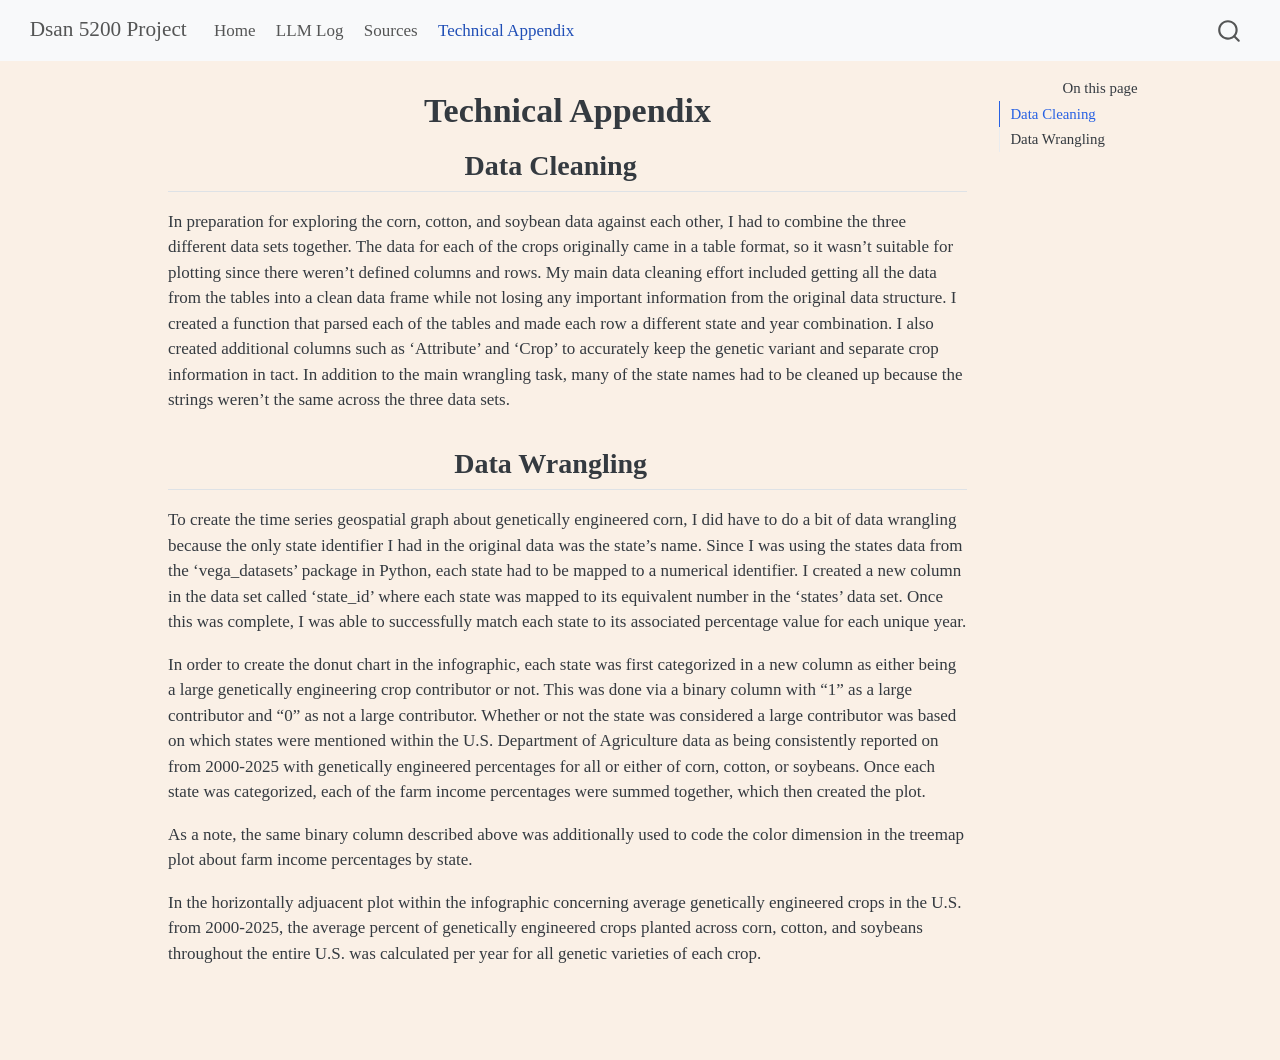
==== website/_dsan5200site/appendix.html @ e7216798 "add additional pages" ====
<!DOCTYPE html>
<html xmlns="http://www.w3.org/1999/xhtml" lang="en" xml:lang="en"><head>

<meta charset="utf-8">
<meta name="generator" content="quarto-1.7.32">

<meta name="viewport" content="width=device-width, initial-scale=1.0, user-scalable=yes">


<title>Technical Appendix – Dsan 5200 Project</title>
<style>
code{white-space: pre-wrap;}
span.smallcaps{font-variant: small-caps;}
div.columns{display: flex; gap: min(4vw, 1.5em);}
div.column{flex: auto; overflow-x: auto;}
div.hanging-indent{margin-left: 1.5em; text-indent: -1.5em;}
ul.task-list{list-style: none;}
ul.task-list li input[type="checkbox"] {
  width: 0.8em;
  margin: 0 0.8em 0.2em -1em; /* quarto-specific, see https://github.com/quarto-dev/quarto-cli/issues/4556 */ 
  vertical-align: middle;
}
</style>


<script src="site_libs/quarto-nav/quarto-nav.js"></script>
<script src="site_libs/quarto-nav/headroom.min.js"></script>
<script src="site_libs/clipboard/clipboard.min.js"></script>
<script src="site_libs/quarto-search/autocomplete.umd.js"></script>
<script src="site_libs/quarto-search/fuse.min.js"></script>
<script src="site_libs/quarto-search/quarto-search.js"></script>
<meta name="quarto:offset" content="./">
<script src="site_libs/quarto-html/quarto.js" type="module"></script>
<script src="site_libs/quarto-html/tabsets/tabsets.js" type="module"></script>
<script src="site_libs/quarto-html/popper.min.js"></script>
<script src="site_libs/quarto-html/tippy.umd.min.js"></script>
<script src="site_libs/quarto-html/anchor.min.js"></script>
<link href="site_libs/quarto-html/tippy.css" rel="stylesheet">
<link href="site_libs/quarto-html/quarto-syntax-highlighting-37eea08aefeeee20ff55810ff984fec1.css" rel="stylesheet" id="quarto-text-highlighting-styles">
<script src="site_libs/bootstrap/bootstrap.min.js"></script>
<link href="site_libs/bootstrap/bootstrap-icons.css" rel="stylesheet">
<link href="site_libs/bootstrap/bootstrap-c1fac2584b48ed01fb6e278e36375074.min.css" rel="stylesheet" append-hash="true" id="quarto-bootstrap" data-mode="light">
<script id="quarto-search-options" type="application/json">{
  "location": "navbar",
  "copy-button": false,
  "collapse-after": 3,
  "panel-placement": "end",
  "type": "overlay",
  "limit": 50,
  "keyboard-shortcut": [
    "f",
    "/",
    "s"
  ],
  "show-item-context": false,
  "language": {
    "search-no-results-text": "No results",
    "search-matching-documents-text": "matching documents",
    "search-copy-link-title": "Copy link to search",
    "search-hide-matches-text": "Hide additional matches",
    "search-more-match-text": "more match in this document",
    "search-more-matches-text": "more matches in this document",
    "search-clear-button-title": "Clear",
    "search-text-placeholder": "",
    "search-detached-cancel-button-title": "Cancel",
    "search-submit-button-title": "Submit",
    "search-label": "Search"
  }
}</script>


<link rel="stylesheet" href="styles.css">
</head>

<body class="nav-fixed quarto-light">

<div id="quarto-search-results"></div>
  <header id="quarto-header" class="headroom fixed-top">
    <nav class="navbar navbar-expand-lg " data-bs-theme="dark">
      <div class="navbar-container container-fluid">
      <div class="navbar-brand-container mx-auto">
    <a class="navbar-brand" href="./index.html">
    <span class="navbar-title">Dsan 5200 Project</span>
    </a>
  </div>
            <div id="quarto-search" class="" title="Search"></div>
          <button class="navbar-toggler" type="button" data-bs-toggle="collapse" data-bs-target="#navbarCollapse" aria-controls="navbarCollapse" role="menu" aria-expanded="false" aria-label="Toggle navigation" onclick="if (window.quartoToggleHeadroom) { window.quartoToggleHeadroom(); }">
  <span class="navbar-toggler-icon"></span>
</button>
          <div class="collapse navbar-collapse" id="navbarCollapse">
            <ul class="navbar-nav navbar-nav-scroll me-auto">
  <li class="nav-item">
    <a class="nav-link" href="./index.html"> 
<span class="menu-text">Home</span></a>
  </li>  
  <li class="nav-item">
    <a class="nav-link" href="./llmlog.html"> 
<span class="menu-text">LLM Log</span></a>
  </li>  
  <li class="nav-item">
    <a class="nav-link" href="./sources.html"> 
<span class="menu-text">Sources</span></a>
  </li>  
  <li class="nav-item">
    <a class="nav-link active" href="./appendix.html" aria-current="page"> 
<span class="menu-text">Technical Appendix</span></a>
  </li>  
</ul>
          </div> <!-- /navcollapse -->
            <div class="quarto-navbar-tools">
</div>
      </div> <!-- /container-fluid -->
    </nav>
</header>
<!-- content -->
<div id="quarto-content" class="quarto-container page-columns page-rows-contents page-layout-article page-navbar">
<!-- sidebar -->
<!-- margin-sidebar -->
    <div id="quarto-margin-sidebar" class="sidebar margin-sidebar">
        <nav id="TOC" role="doc-toc" class="toc-active">
    <h2 id="toc-title">On this page</h2>
   
  <ul>
  <li><a href="#data-cleaning" id="toc-data-cleaning" class="nav-link active" data-scroll-target="#data-cleaning">Data Cleaning</a></li>
  <li><a href="#data-wrangling" id="toc-data-wrangling" class="nav-link" data-scroll-target="#data-wrangling">Data Wrangling</a></li>
  </ul>
</nav>
    </div>
<!-- main -->
<main class="content" id="quarto-document-content">

<header id="title-block-header" class="quarto-title-block default">
<div class="quarto-title">
<h1 class="title">Technical Appendix</h1>
</div>



<div class="quarto-title-meta">

    
  
    
  </div>
  


</header>


<section id="data-cleaning" class="level2">
<h2 class="anchored" data-anchor-id="data-cleaning">Data Cleaning</h2>
<p>In preparation for exploring the corn, cotton, and soybean data against each other, I had to combine the three different data sets together. The data for each of the crops originally came in a table format, so it wasn’t suitable for plotting since there weren’t defined columns and rows. My main data cleaning effort included getting all the data from the tables into a clean data frame while not losing any important information from the original data structure. I created a function that parsed each of the tables and made each row a different state and year combination. I also created additional columns such as ‘Attribute’ and ‘Crop’ to accurately keep the genetic variant and separate crop information in tact. In addition to the main wrangling task, many of the state names had to be cleaned up because the strings weren’t the same across the three data sets.</p>
</section>
<section id="data-wrangling" class="level2">
<h2 class="anchored" data-anchor-id="data-wrangling">Data Wrangling</h2>
<p>To create the time series geospatial graph about genetically engineered corn, I did have to do a bit of data wrangling because the only state identifier I had in the original data was the state’s name. Since I was using the states data from the ‘vega_datasets’ package in Python, each state had to be mapped to a numerical identifier. I created a new column in the data set called ‘state_id’ where each state was mapped to its equivalent number in the ‘states’ data set. Once this was complete, I was able to successfully match each state to its associated percentage value for each unique year.</p>
<p>In order to create the donut chart in the infographic, each state was first categorized in a new column as either being a large genetically engineering crop contributor or not. This was done via a binary column with “1” as a large contributor and “0” as not a large contributor. Whether or not the state was considered a large contributor was based on which states were mentioned within the U.S. Department of Agriculture data as being consistently reported on from 2000-2025 with genetically engineered percentages for all or either of corn, cotton, or soybeans. Once each state was categorized, each of the farm income percentages were summed together, which then created the plot.</p>
<p>As a note, the same binary column described above was additionally used to code the color dimension in the treemap plot about farm income percentages by state.</p>
<p>In the horizontally adjuacent plot within the infographic concerning average genetically engineered crops in the U.S. from 2000-2025, the average percent of genetically engineered crops planted across corn, cotton, and soybeans throughout the entire U.S. was calculated per year for all genetic varieties of each crop.</p>


</section>

</main> <!-- /main -->
<script id="quarto-html-after-body" type="application/javascript">
  window.document.addEventListener("DOMContentLoaded", function (event) {
    const icon = "";
    const anchorJS = new window.AnchorJS();
    anchorJS.options = {
      placement: 'right',
      icon: icon
    };
    anchorJS.add('.anchored');
    const isCodeAnnotation = (el) => {
      for (const clz of el.classList) {
        if (clz.startsWith('code-annotation-')) {                     
          return true;
        }
      }
      return false;
    }
    const onCopySuccess = function(e) {
      // button target
      const button = e.trigger;
      // don't keep focus
      button.blur();
      // flash "checked"
      button.classList.add('code-copy-button-checked');
      var currentTitle = button.getAttribute("title");
      button.setAttribute("title", "Copied!");
      let tooltip;
      if (window.bootstrap) {
        button.setAttribute("data-bs-toggle", "tooltip");
        button.setAttribute("data-bs-placement", "left");
        button.setAttribute("data-bs-title", "Copied!");
        tooltip = new bootstrap.Tooltip(button, 
          { trigger: "manual", 
            customClass: "code-copy-button-tooltip",
            offset: [0, -8]});
        tooltip.show();    
      }
      setTimeout(function() {
        if (tooltip) {
          tooltip.hide();
          button.removeAttribute("data-bs-title");
          button.removeAttribute("data-bs-toggle");
          button.removeAttribute("data-bs-placement");
        }
        button.setAttribute("title", currentTitle);
        button.classList.remove('code-copy-button-checked');
      }, 1000);
      // clear code selection
      e.clearSelection();
    }
    const getTextToCopy = function(trigger) {
        const codeEl = trigger.previousElementSibling.cloneNode(true);
        for (const childEl of codeEl.children) {
          if (isCodeAnnotation(childEl)) {
            childEl.remove();
          }
        }
        return codeEl.innerText;
    }
    const clipboard = new window.ClipboardJS('.code-copy-button:not([data-in-quarto-modal])', {
      text: getTextToCopy
    });
    clipboard.on('success', onCopySuccess);
    if (window.document.getElementById('quarto-embedded-source-code-modal')) {
      const clipboardModal = new window.ClipboardJS('.code-copy-button[data-in-quarto-modal]', {
        text: getTextToCopy,
        container: window.document.getElementById('quarto-embedded-source-code-modal')
      });
      clipboardModal.on('success', onCopySuccess);
    }
      var localhostRegex = new RegExp(/^(?:http|https):\/\/localhost\:?[0-9]*\//);
      var mailtoRegex = new RegExp(/^mailto:/);
        var filterRegex = new RegExp('/' + window.location.host + '/');
      var isInternal = (href) => {
          return filterRegex.test(href) || localhostRegex.test(href) || mailtoRegex.test(href);
      }
      // Inspect non-navigation links and adorn them if external
     var links = window.document.querySelectorAll('a[href]:not(.nav-link):not(.navbar-brand):not(.toc-action):not(.sidebar-link):not(.sidebar-item-toggle):not(.pagination-link):not(.no-external):not([aria-hidden]):not(.dropdown-item):not(.quarto-navigation-tool):not(.about-link)');
      for (var i=0; i<links.length; i++) {
        const link = links[i];
        if (!isInternal(link.href)) {
          // undo the damage that might have been done by quarto-nav.js in the case of
          // links that we want to consider external
          if (link.dataset.originalHref !== undefined) {
            link.href = link.dataset.originalHref;
          }
        }
      }
    function tippyHover(el, contentFn, onTriggerFn, onUntriggerFn) {
      const config = {
        allowHTML: true,
        maxWidth: 500,
        delay: 100,
        arrow: false,
        appendTo: function(el) {
            return el.parentElement;
        },
        interactive: true,
        interactiveBorder: 10,
        theme: 'quarto',
        placement: 'bottom-start',
      };
      if (contentFn) {
        config.content = contentFn;
      }
      if (onTriggerFn) {
        config.onTrigger = onTriggerFn;
      }
      if (onUntriggerFn) {
        config.onUntrigger = onUntriggerFn;
      }
      window.tippy(el, config); 
    }
    const noterefs = window.document.querySelectorAll('a[role="doc-noteref"]');
    for (var i=0; i<noterefs.length; i++) {
      const ref = noterefs[i];
      tippyHover(ref, function() {
        // use id or data attribute instead here
        let href = ref.getAttribute('data-footnote-href') || ref.getAttribute('href');
        try { href = new URL(href).hash; } catch {}
        const id = href.replace(/^#\/?/, "");
        const note = window.document.getElementById(id);
        if (note) {
          return note.innerHTML;
        } else {
          return "";
        }
      });
    }
    const xrefs = window.document.querySelectorAll('a.quarto-xref');
    const processXRef = (id, note) => {
      // Strip column container classes
      const stripColumnClz = (el) => {
        el.classList.remove("page-full", "page-columns");
        if (el.children) {
          for (const child of el.children) {
            stripColumnClz(child);
          }
        }
      }
      stripColumnClz(note)
      if (id === null || id.startsWith('sec-')) {
        // Special case sections, only their first couple elements
        const container = document.createElement("div");
        if (note.children && note.children.length > 2) {
          container.appendChild(note.children[0].cloneNode(true));
          for (let i = 1; i < note.children.length; i++) {
            const child = note.children[i];
            if (child.tagName === "P" && child.innerText === "") {
              continue;
            } else {
              container.appendChild(child.cloneNode(true));
              break;
            }
          }
          if (window.Quarto?.typesetMath) {
            window.Quarto.typesetMath(container);
          }
          return container.innerHTML
        } else {
          if (window.Quarto?.typesetMath) {
            window.Quarto.typesetMath(note);
          }
          return note.innerHTML;
        }
      } else {
        // Remove any anchor links if they are present
        const anchorLink = note.querySelector('a.anchorjs-link');
        if (anchorLink) {
          anchorLink.remove();
        }
        if (window.Quarto?.typesetMath) {
          window.Quarto.typesetMath(note);
        }
        if (note.classList.contains("callout")) {
          return note.outerHTML;
        } else {
          return note.innerHTML;
        }
      }
    }
    for (var i=0; i<xrefs.length; i++) {
      const xref = xrefs[i];
      tippyHover(xref, undefined, function(instance) {
        instance.disable();
        let url = xref.getAttribute('href');
        let hash = undefined; 
        if (url.startsWith('#')) {
          hash = url;
        } else {
          try { hash = new URL(url).hash; } catch {}
        }
        if (hash) {
          const id = hash.replace(/^#\/?/, "");
          const note = window.document.getElementById(id);
          if (note !== null) {
            try {
              const html = processXRef(id, note.cloneNode(true));
              instance.setContent(html);
            } finally {
              instance.enable();
              instance.show();
            }
          } else {
            // See if we can fetch this
            fetch(url.split('#')[0])
            .then(res => res.text())
            .then(html => {
              const parser = new DOMParser();
              const htmlDoc = parser.parseFromString(html, "text/html");
              const note = htmlDoc.getElementById(id);
              if (note !== null) {
                const html = processXRef(id, note);
                instance.setContent(html);
              } 
            }).finally(() => {
              instance.enable();
              instance.show();
            });
          }
        } else {
          // See if we can fetch a full url (with no hash to target)
          // This is a special case and we should probably do some content thinning / targeting
          fetch(url)
          .then(res => res.text())
          .then(html => {
            const parser = new DOMParser();
            const htmlDoc = parser.parseFromString(html, "text/html");
            const note = htmlDoc.querySelector('main.content');
            if (note !== null) {
              // This should only happen for chapter cross references
              // (since there is no id in the URL)
              // remove the first header
              if (note.children.length > 0 && note.children[0].tagName === "HEADER") {
                note.children[0].remove();
              }
              const html = processXRef(null, note);
              instance.setContent(html);
            } 
          }).finally(() => {
            instance.enable();
            instance.show();
          });
        }
      }, function(instance) {
      });
    }
        let selectedAnnoteEl;
        const selectorForAnnotation = ( cell, annotation) => {
          let cellAttr = 'data-code-cell="' + cell + '"';
          let lineAttr = 'data-code-annotation="' +  annotation + '"';
          const selector = 'span[' + cellAttr + '][' + lineAttr + ']';
          return selector;
        }
        const selectCodeLines = (annoteEl) => {
          const doc = window.document;
          const targetCell = annoteEl.getAttribute("data-target-cell");
          const targetAnnotation = annoteEl.getAttribute("data-target-annotation");
          const annoteSpan = window.document.querySelector(selectorForAnnotation(targetCell, targetAnnotation));
          const lines = annoteSpan.getAttribute("data-code-lines").split(",");
          const lineIds = lines.map((line) => {
            return targetCell + "-" + line;
          })
          let top = null;
          let height = null;
          let parent = null;
          if (lineIds.length > 0) {
              //compute the position of the single el (top and bottom and make a div)
              const el = window.document.getElementById(lineIds[0]);
              top = el.offsetTop;
              height = el.offsetHeight;
              parent = el.parentElement.parentElement;
            if (lineIds.length > 1) {
              const lastEl = window.document.getElementById(lineIds[lineIds.length - 1]);
              const bottom = lastEl.offsetTop + lastEl.offsetHeight;
              height = bottom - top;
            }
            if (top !== null && height !== null && parent !== null) {
              // cook up a div (if necessary) and position it 
              let div = window.document.getElementById("code-annotation-line-highlight");
              if (div === null) {
                div = window.document.createElement("div");
                div.setAttribute("id", "code-annotation-line-highlight");
                div.style.position = 'absolute';
                parent.appendChild(div);
              }
              div.style.top = top - 2 + "px";
              div.style.height = height + 4 + "px";
              div.style.left = 0;
              let gutterDiv = window.document.getElementById("code-annotation-line-highlight-gutter");
              if (gutterDiv === null) {
                gutterDiv = window.document.createElement("div");
                gutterDiv.setAttribute("id", "code-annotation-line-highlight-gutter");
                gutterDiv.style.position = 'absolute';
                const codeCell = window.document.getElementById(targetCell);
                const gutter = codeCell.querySelector('.code-annotation-gutter');
                gutter.appendChild(gutterDiv);
              }
              gutterDiv.style.top = top - 2 + "px";
              gutterDiv.style.height = height + 4 + "px";
            }
            selectedAnnoteEl = annoteEl;
          }
        };
        const unselectCodeLines = () => {
          const elementsIds = ["code-annotation-line-highlight", "code-annotation-line-highlight-gutter"];
          elementsIds.forEach((elId) => {
            const div = window.document.getElementById(elId);
            if (div) {
              div.remove();
            }
          });
          selectedAnnoteEl = undefined;
        };
          // Handle positioning of the toggle
      window.addEventListener(
        "resize",
        throttle(() => {
          elRect = undefined;
          if (selectedAnnoteEl) {
            selectCodeLines(selectedAnnoteEl);
          }
        }, 10)
      );
      function throttle(fn, ms) {
      let throttle = false;
      let timer;
        return (...args) => {
          if(!throttle) { // first call gets through
              fn.apply(this, args);
              throttle = true;
          } else { // all the others get throttled
              if(timer) clearTimeout(timer); // cancel #2
              timer = setTimeout(() => {
                fn.apply(this, args);
                timer = throttle = false;
              }, ms);
          }
        };
      }
        // Attach click handler to the DT
        const annoteDls = window.document.querySelectorAll('dt[data-target-cell]');
        for (const annoteDlNode of annoteDls) {
          annoteDlNode.addEventListener('click', (event) => {
            const clickedEl = event.target;
            if (clickedEl !== selectedAnnoteEl) {
              unselectCodeLines();
              const activeEl = window.document.querySelector('dt[data-target-cell].code-annotation-active');
              if (activeEl) {
                activeEl.classList.remove('code-annotation-active');
              }
              selectCodeLines(clickedEl);
              clickedEl.classList.add('code-annotation-active');
            } else {
              // Unselect the line
              unselectCodeLines();
              clickedEl.classList.remove('code-annotation-active');
            }
          });
        }
    const findCites = (el) => {
      const parentEl = el.parentElement;
      if (parentEl) {
        const cites = parentEl.dataset.cites;
        if (cites) {
          return {
            el,
            cites: cites.split(' ')
          };
        } else {
          return findCites(el.parentElement)
        }
      } else {
        return undefined;
      }
    };
    var bibliorefs = window.document.querySelectorAll('a[role="doc-biblioref"]');
    for (var i=0; i<bibliorefs.length; i++) {
      const ref = bibliorefs[i];
      const citeInfo = findCites(ref);
      if (citeInfo) {
        tippyHover(citeInfo.el, function() {
          var popup = window.document.createElement('div');
          citeInfo.cites.forEach(function(cite) {
            var citeDiv = window.document.createElement('div');
            citeDiv.classList.add('hanging-indent');
            citeDiv.classList.add('csl-entry');
            var biblioDiv = window.document.getElementById('ref-' + cite);
            if (biblioDiv) {
              citeDiv.innerHTML = biblioDiv.innerHTML;
            }
            popup.appendChild(citeDiv);
          });
          return popup.innerHTML;
        });
      }
    }
  });
  </script>
</div> <!-- /content -->




</body></html>
---- website/_dsan5200site/site_libs/quarto-html/tippy.css ----
.tippy-box[data-animation=fade][data-state=hidden]{opacity:0}[data-tippy-root]{max-width:calc(100vw - 10px)}.tippy-box{position:relative;background-color:#333;color:#fff;border-radius:4px;font-size:14px;line-height:1.4;white-space:normal;outline:0;transition-property:transform,visibility,opacity}.tippy-box[data-placement^=top]>.tippy-arrow{bottom:0}.tippy-box[data-placement^=top]>.tippy-arrow:before{bottom:-7px;left:0;border-width:8px 8px 0;border-top-color:initial;transform-origin:center top}.tippy-box[data-placement^=bottom]>.tippy-arrow{top:0}.tippy-box[data-placement^=bottom]>.tippy-arrow:before{top:-7px;left:0;border-width:0 8px 8px;border-bottom-color:initial;transform-origin:center bottom}.tippy-box[data-placement^=left]>.tippy-arrow{right:0}.tippy-box[data-placement^=left]>.tippy-arrow:before{border-width:8px 0 8px 8px;border-left-color:initial;right:-7px;transform-origin:center left}.tippy-box[data-placement^=right]>.tippy-arrow{left:0}.tippy-box[data-placement^=right]>.tippy-arrow:before{left:-7px;border-width:8px 8px 8px 0;border-right-color:initial;transform-origin:center right}.tippy-box[data-inertia][data-state=visible]{transition-timing-function:cubic-bezier(.54,1.5,.38,1.11)}.tippy-arrow{width:16px;height:16px;color:#333}.tippy-arrow:before{content:"";position:absolute;border-color:transparent;border-style:solid}.tippy-content{position:relative;padding:5px 9px;z-index:1}
---- website/_dsan5200site/site_libs/quarto-html/quarto-syntax-highlighting-37eea08aefeeee20ff55810ff984fec1.css ----
/* quarto syntax highlight colors */
:root {
  --quarto-hl-ot-color: #003B4F;
  --quarto-hl-at-color: #657422;
  --quarto-hl-ss-color: #20794D;
  --quarto-hl-an-color: #5E5E5E;
  --quarto-hl-fu-color: #4758AB;
  --quarto-hl-st-color: #20794D;
  --quarto-hl-cf-color: #003B4F;
  --quarto-hl-op-color: #5E5E5E;
  --quarto-hl-er-color: #AD0000;
  --quarto-hl-bn-color: #AD0000;
  --quarto-hl-al-color: #AD0000;
  --quarto-hl-va-color: #111111;
  --quarto-hl-bu-color: inherit;
  --quarto-hl-ex-color: inherit;
  --quarto-hl-pp-color: #AD0000;
  --quarto-hl-in-color: #5E5E5E;
  --quarto-hl-vs-color: #20794D;
  --quarto-hl-wa-color: #5E5E5E;
  --quarto-hl-do-color: #5E5E5E;
  --quarto-hl-im-color: #00769E;
  --quarto-hl-ch-color: #20794D;
  --quarto-hl-dt-color: #AD0000;
  --quarto-hl-fl-color: #AD0000;
  --quarto-hl-co-color: #5E5E5E;
  --quarto-hl-cv-color: #5E5E5E;
  --quarto-hl-cn-color: #8f5902;
  --quarto-hl-sc-color: #5E5E5E;
  --quarto-hl-dv-color: #AD0000;
  --quarto-hl-kw-color: #003B4F;
}

/* other quarto variables */
:root {
  --quarto-font-monospace: SFMono-Regular, Menlo, Monaco, Consolas, "Liberation Mono", "Courier New", monospace;
}

/* syntax highlight based on Pandoc's rules */
pre > code.sourceCode > span {
  color: #003B4F;
}

code.sourceCode > span {
  color: #003B4F;
}

div.sourceCode,
div.sourceCode pre.sourceCode {
  color: #003B4F;
}

/* Normal */
code span {
  color: #003B4F;
}

/* Alert */
code span.al {
  color: #AD0000;
  font-style: inherit;
}

/* Annotation */
code span.an {
  color: #5E5E5E;
  font-style: inherit;
}

/* Attribute */
code span.at {
  color: #657422;
  font-style: inherit;
}

/* BaseN */
code span.bn {
  color: #AD0000;
  font-style: inherit;
}

/* BuiltIn */
code span.bu {
  font-style: inherit;
}

/* ControlFlow */
code span.cf {
  color: #003B4F;
  font-weight: bold;
  font-style: inherit;
}

/* Char */
code span.ch {
  color: #20794D;
  font-style: inherit;
}

/* Constant */
code span.cn {
  color: #8f5902;
  font-style: inherit;
}

/* Comment */
code span.co {
  color: #5E5E5E;
  font-style: inherit;
}

/* CommentVar */
code span.cv {
  color: #5E5E5E;
  font-style: italic;
}

/* Documentation */
code span.do {
  color: #5E5E5E;
  font-style: italic;
}

/* DataType */
code span.dt {
  color: #AD0000;
  font-style: inherit;
}

/* DecVal */
code span.dv {
  color: #AD0000;
  font-style: inherit;
}

/* Error */
code span.er {
  color: #AD0000;
  font-style: inherit;
}

/* Extension */
code span.ex {
  font-style: inherit;
}

/* Float */
code span.fl {
  color: #AD0000;
  font-style: inherit;
}

/* Function */
code span.fu {
  color: #4758AB;
  font-style: inherit;
}

/* Import */
code span.im {
  color: #00769E;
  font-style: inherit;
}

/* Information */
code span.in {
  color: #5E5E5E;
  font-style: inherit;
}

/* Keyword */
code span.kw {
  color: #003B4F;
  font-weight: bold;
  font-style: inherit;
}

/* Operator */
code span.op {
  color: #5E5E5E;
  font-style: inherit;
}

/* Other */
code span.ot {
  color: #003B4F;
  font-style: inherit;
}

/* Preprocessor */
code span.pp {
  color: #AD0000;
  font-style: inherit;
}

/* SpecialChar */
code span.sc {
  color: #5E5E5E;
  font-style: inherit;
}

/* SpecialString */
code span.ss {
  color: #20794D;
  font-style: inherit;
}

/* String */
code span.st {
  color: #20794D;
  font-style: inherit;
}

/* Variable */
code span.va {
  color: #111111;
  font-style: inherit;
}

/* VerbatimString */
code span.vs {
  color: #20794D;
  font-style: inherit;
}

/* Warning */
code span.wa {
  color: #5E5E5E;
  font-style: italic;
}

.prevent-inlining {
  content: "</";
}

/*# sourceMappingURL=27d3d809615f7771493d095567f04340.css.map */
---- website/_dsan5200site/styles.css ----
/* css styles */
h1, h2, h3 {
  text-align: center;
}

body {
  background-color: #faf0e6;
  font-family: "Times New Roman", Times, serif;
}

.references {
  color: inherit;
  font-family: inherit;
  font-size: inherit;
}
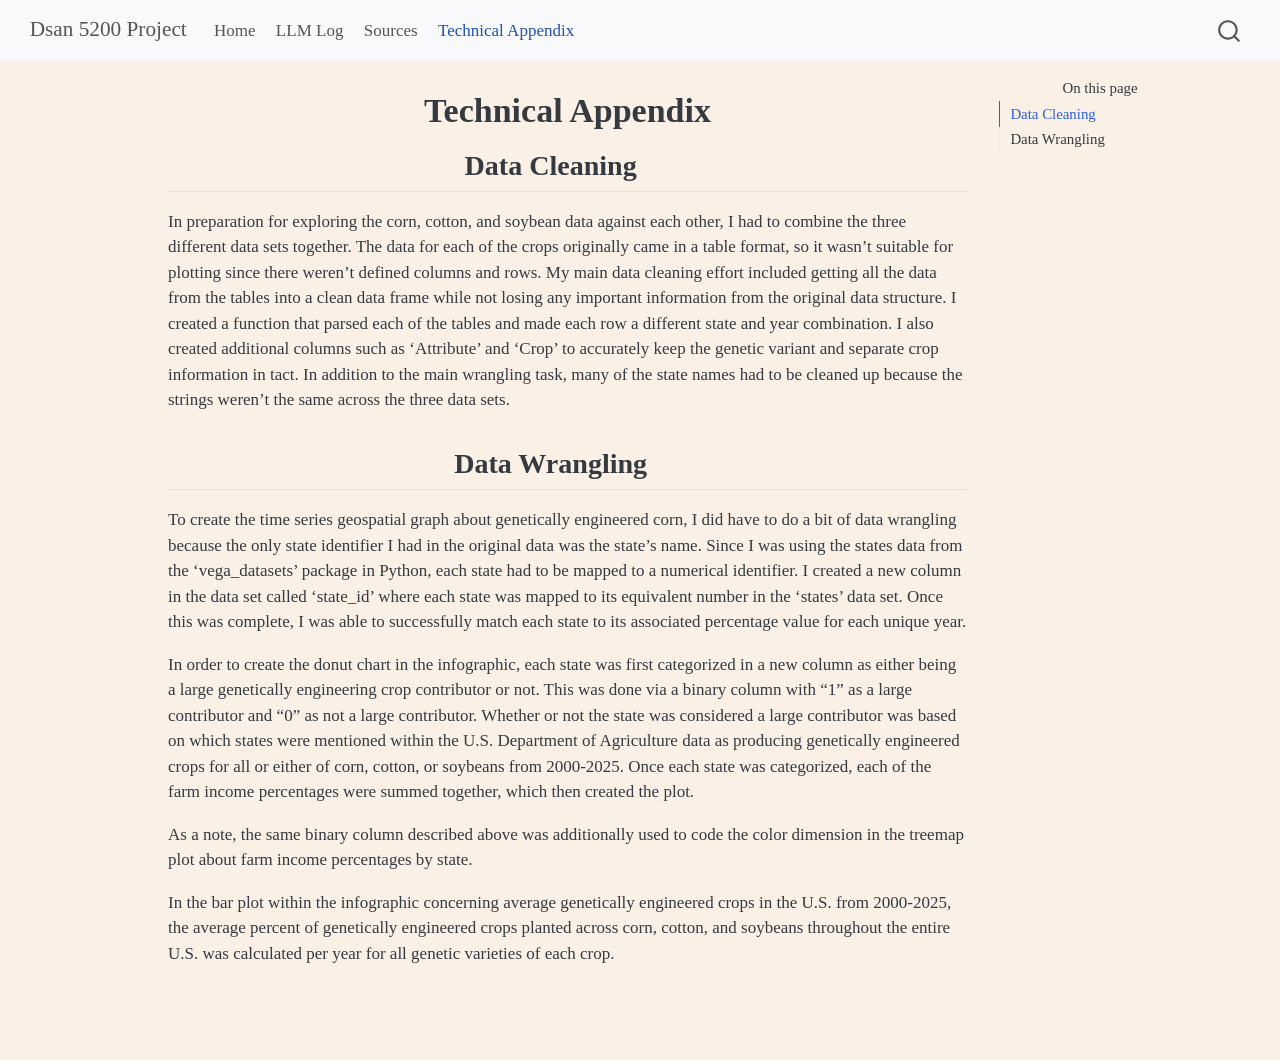
==== commit 3ea09476: "grammar updates" ====
--- a/website/_dsan5200site/appendix.html
+++ b/website/_dsan5200site/appendix.html
@@ -155,9 +155,9 @@
 <section id="data-wrangling" class="level2">
 <h2 class="anchored" data-anchor-id="data-wrangling">Data Wrangling</h2>
 <p>To create the time series geospatial graph about genetically engineered corn, I did have to do a bit of data wrangling because the only state identifier I had in the original data was the state’s name. Since I was using the states data from the ‘vega_datasets’ package in Python, each state had to be mapped to a numerical identifier. I created a new column in the data set called ‘state_id’ where each state was mapped to its equivalent number in the ‘states’ data set. Once this was complete, I was able to successfully match each state to its associated percentage value for each unique year.</p>
-<p>In order to create the donut chart in the infographic, each state was first categorized in a new column as either being a large genetically engineering crop contributor or not. This was done via a binary column with “1” as a large contributor and “0” as not a large contributor. Whether or not the state was considered a large contributor was based on which states were mentioned within the U.S. Department of Agriculture data as being consistently reported on from 2000-2025 with genetically engineered percentages for all or either of corn, cotton, or soybeans. Once each state was categorized, each of the farm income percentages were summed together, which then created the plot.</p>
+<p>In order to create the donut chart in the infographic, each state was first categorized in a new column as either being a large genetically engineering crop contributor or not. This was done via a binary column with “1” as a large contributor and “0” as not a large contributor. Whether or not the state was considered a large contributor was based on which states were mentioned within the U.S. Department of Agriculture data as producing genetically engineered crops for all or either of corn, cotton, or soybeans from 2000-2025. Once each state was categorized, each of the farm income percentages were summed together, which then created the plot.</p>
 <p>As a note, the same binary column described above was additionally used to code the color dimension in the treemap plot about farm income percentages by state.</p>
-<p>In the horizontally adjuacent plot within the infographic concerning average genetically engineered crops in the U.S. from 2000-2025, the average percent of genetically engineered crops planted across corn, cotton, and soybeans throughout the entire U.S. was calculated per year for all genetic varieties of each crop.</p>
+<p>In the bar plot within the infographic concerning average genetically engineered crops in the U.S. from 2000-2025, the average percent of genetically engineered crops planted across corn, cotton, and soybeans throughout the entire U.S. was calculated per year for all genetic varieties of each crop.</p>
 
 
 </section>
--- a/website/_dsan5200site/styles.css
+++ b/website/_dsan5200site/styles.css
@@ -9,7 +9,28 @@
 }
 
 .references {
+  background-color: #faf0e6;
   color: inherit;
   font-family: inherit;
   font-size: inherit;
+}
+
+.references h2 {
+  background-color: #faf0e6;
+  color: inherit;
+}
+
+.page-bottom, 
+footer,
+.footer,
+body > *:last-child {
+  background-color: #faf0e6;
+}
+
+.quarto-title-block,
+.quarto-appendix-contents,
+div#quarto-appendix.default {
+  background-color: #faf0e6 !important;
+  border-top: none !important;
+  padding-top: 0 !important;
 }
